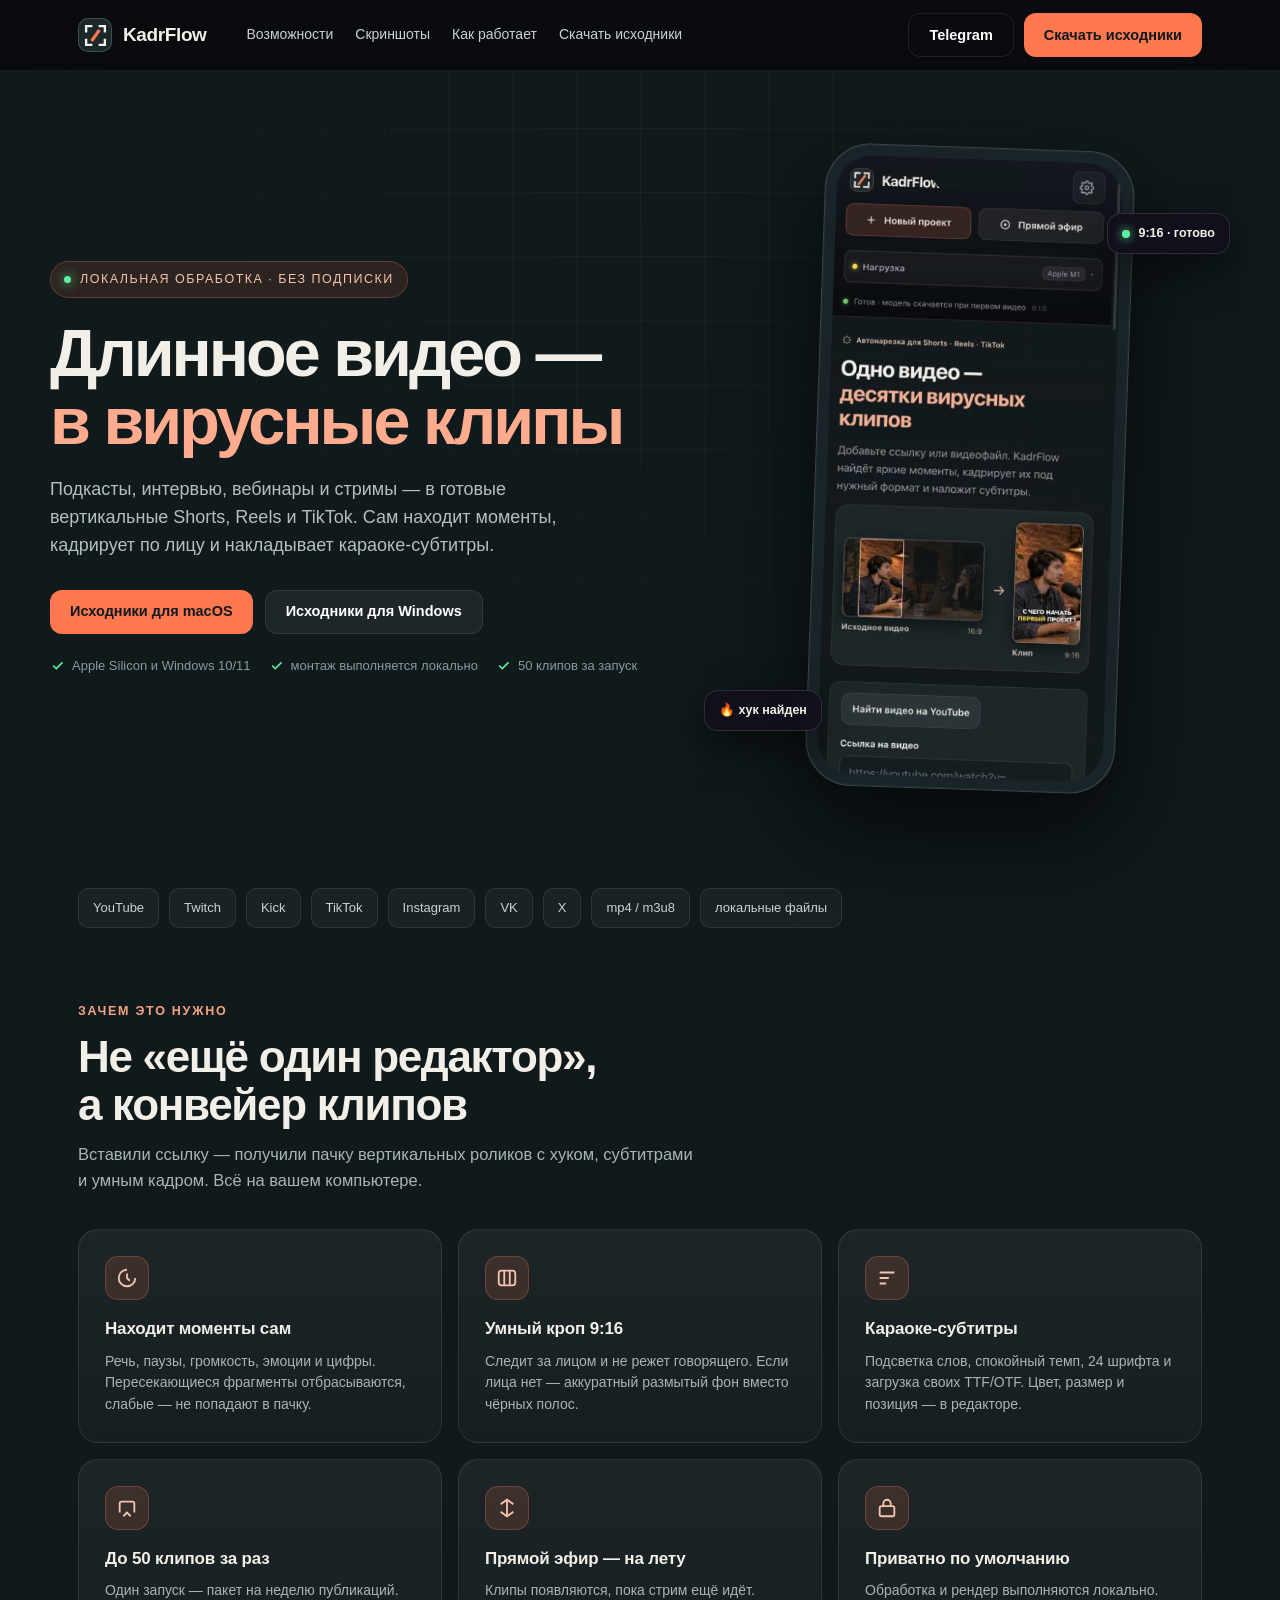
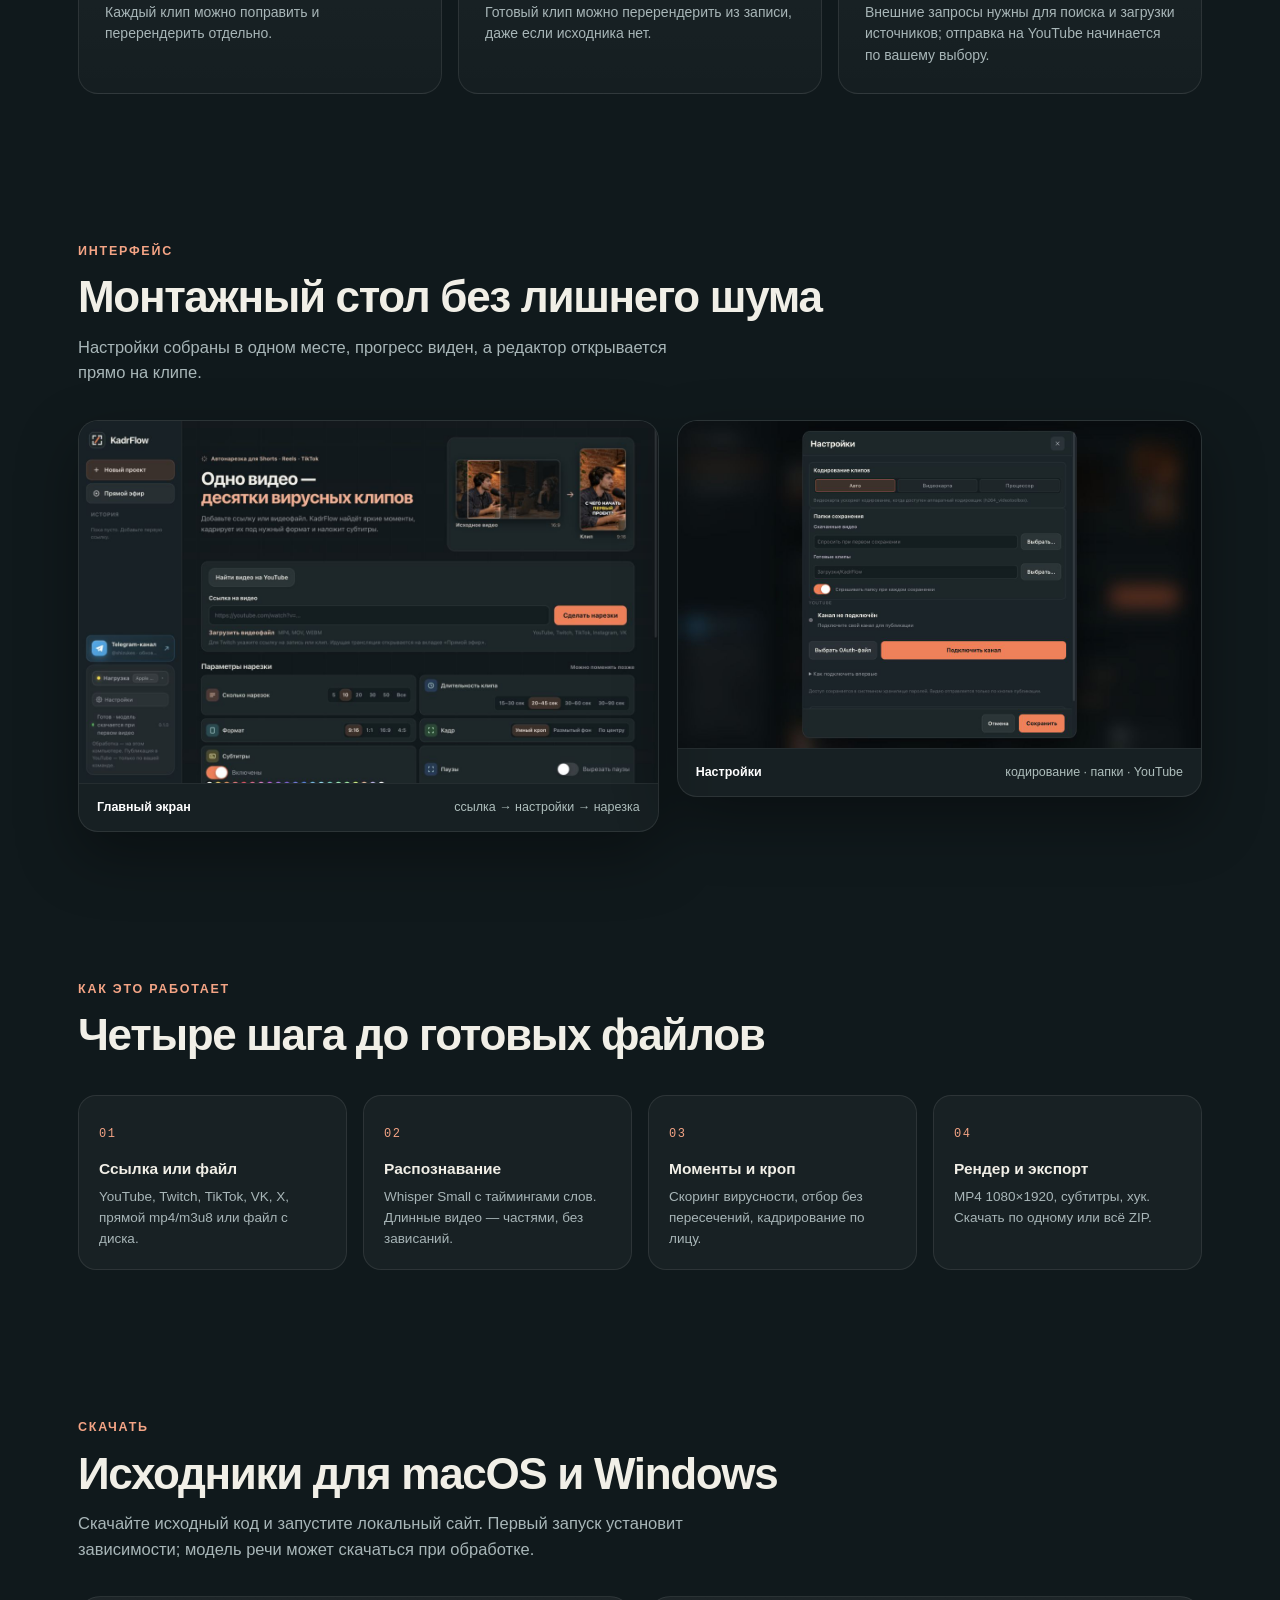
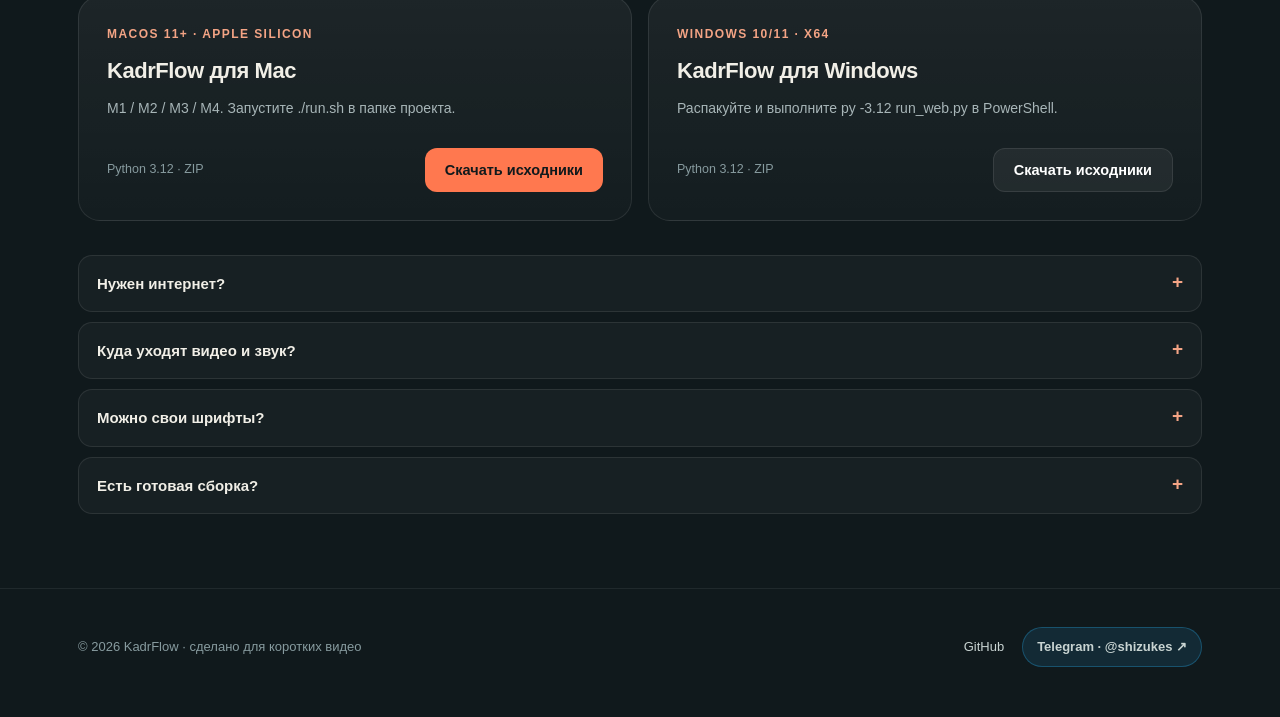
==== docs/index.html @ 13c607fb "Launch KadrFlow as an independent video clipping project" ====
<!doctype html>
<html lang="ru">
<head>
<meta charset="utf-8">
<meta name="viewport" content="width=device-width, initial-scale=1">
<title>KadrFlow — длинное видео в вирусные клипы</title>
<meta name="description" content="KadrFlow нарезает длинные видео и стримы в вертикальные клипы для Shorts, Reels и TikTok. Умный кроп, караоке-субтитры, 50 клипов за запуск. Локально, без облака.">
<meta property="og:title" content="KadrFlow — длинное видео в вирусные клипы">
<meta property="og:description" content="Подкасты, интервью и стримы — в готовые Shorts, Reels и TikTok. Локально, на macOS и Windows.">
<meta property="og:url" content="https://github.com/Mr-X-01/kadrflow">
<meta property="og:image" content="https://raw.githubusercontent.com/Mr-X-01/kadrflow/main/docs/github/social-preview.png">
<link rel="icon" href="favicon.svg" type="image/svg+xml">
<style>
:root{
  --bg:#10191c; --panel:rgba(255,255,255,.045); --line:rgba(255,255,255,.09);
  --text:#f1efe7; --muted:#a8b6b8; --accent:#ff784f; --secondary:#8ed7c2;
  --grad:#ff784f;
  --ease:cubic-bezier(.2,.8,.2,1);
}
*{box-sizing:border-box}
html{scroll-behavior:smooth}
body{margin:0;background:var(--bg);color:var(--text);font:16px/1.55 -apple-system,BlinkMacSystemFont,"SF Pro Display","Segoe UI",Roboto,sans-serif;overflow-x:hidden}
a{color:inherit;text-decoration:none}
.bg{position:fixed;inset:0;z-index:-2;background:#10191c}
.bg:after{content:"";position:absolute;inset:0;background-image:linear-gradient(rgba(255,255,255,.035) 1px,transparent 1px),linear-gradient(90deg,rgba(255,255,255,.035) 1px,transparent 1px);background-size:64px 64px;mask-image:radial-gradient(ellipse at 50% 20%,#000 0%,transparent 72%)}
.wrap{max-width:1180px;margin:0 auto;padding:0 28px}
nav{position:sticky;top:0;z-index:20;backdrop-filter:blur(22px);background:rgba(7,6,12,.72);border-bottom:1px solid rgba(255,255,255,.06)}
.nav-in{height:70px;display:flex;align-items:center;gap:26px}
.brand{display:flex;align-items:center;gap:11px;font-weight:750;font-size:19px;letter-spacing:-.02em}
.mark{width:34px;height:34px;border-radius:10px;background:#1a272b;border:1px solid rgba(241,239,231,.2);display:grid;place-items:center}
.mark svg{width:25px;height:25px}
.links{display:flex;gap:22px;margin-left:14px;font-size:14px;color:#c9d4d2}
.links a:hover{color:#fff}
.nav-cta{margin-left:auto;display:flex;gap:10px;align-items:center}
.btn{display:inline-flex;align-items:center;justify-content:center;gap:9px;height:44px;padding:0 20px;border-radius:12px;font-weight:650;font-size:14.5px;border:1px solid var(--line);background:rgba(255,255,255,.06);color:#fff;transition:transform .2s var(--ease),background .2s,border-color .2s;white-space:nowrap}
.btn:hover{transform:translateY(-1px);background:rgba(255,255,255,.1);border-color:rgba(255,255,255,.18)}
.btn.primary{background:var(--grad);color:#10191c;border:0;box-shadow:none}
.btn.primary:hover{box-shadow:0 0 0 2px rgba(255,120,79,.25)}
.btn.ghost{background:transparent}
.hero{padding:76px 0 64px;display:grid;grid-template-columns:1.08fr .92fr;gap:50px;align-items:center}
.eyebrow{display:inline-flex;align-items:center;gap:9px;font-size:12.5px;letter-spacing:.12em;text-transform:uppercase;color:#f4c4af;background:rgba(255,120,79,.12);border:1px solid rgba(255,120,79,.28);padding:8px 13px;border-radius:100px}
.eyebrow i{width:7px;height:7px;border-radius:50%;background:#5ef2a0;box-shadow:0 0 12px #5ef2a0}
h1{font-size:clamp(40px,5.2vw,70px);line-height:1.02;letter-spacing:-.045em;margin:22px 0 20px;font-weight:800}
.grad{color:#ffac8e}
.lead{color:#b2c0c1;font-size:18px;max-width:520px;margin:0 0 30px}
.hero-actions{display:flex;gap:12px;flex-wrap:wrap}
.hero-note{display:flex;gap:18px;margin-top:22px;color:#879b9f;font-size:13px;flex-wrap:wrap}
.hero-note span{display:flex;align-items:center;gap:7px}
.hero-note svg{width:15px;height:15px;color:#5ef2a0}
.phone-wrap{position:relative;display:flex;justify-content:center}
.phone-wrap:before{content:"";position:absolute;width:min(420px,100%);height:420px;border-radius:50%;background:none;top:70px}
.phone{position:relative;width:310px;border-radius:46px;background:#192428;border:1px solid rgba(255,255,255,.14);padding:11px;box-shadow:0 40px 90px rgba(0,0,0,.65),0 0 0 1px rgba(255,255,255,.04) inset;transform:rotate(2deg)}
.phone img{display:block;width:100%;border-radius:36px}
.phone .notch{position:absolute;left:50%;top:20px;transform:translateX(-50%);width:92px;height:22px;border-radius:12px;background:#10191c;z-index:2}
.float{position:absolute;background:rgba(18,15,27,.86);border:1px solid rgba(255,255,255,.13);border-radius:14px;padding:10px 14px;font-size:12.5px;font-weight:650;backdrop-filter:blur(14px);box-shadow:0 16px 40px rgba(0,0,0,.5);display:flex;align-items:center;gap:8px}
.float.a{top:66px;right:0}
.float.b{bottom:58px;left:-6px}
.float i{width:8px;height:8px;border-radius:50%;background:#5ef2a0;box-shadow:0 0 10px #5ef2a0}
section{padding:74px 0}
.kicker{color:#f4a485;font-size:12.5px;letter-spacing:.14em;text-transform:uppercase;font-weight:700}
h2{font-size:clamp(30px,3.6vw,44px);line-height:1.08;letter-spacing:-.03em;margin:12px 0 14px;font-weight:780}
.sub{color:var(--muted);max-width:620px;margin:0;font-size:16.5px}
.platforms{display:flex;gap:10px;flex-wrap:wrap;margin-top:34px}
.plat{font-size:13px;color:#c9d4d2;border:1px solid var(--line);background:rgba(255,255,255,.04);padding:9px 14px;border-radius:10px}
.features{display:grid;grid-template-columns:repeat(3,1fr);gap:16px;margin-top:36px}
.card{position:relative;background:linear-gradient(180deg,rgba(255,255,255,.055),rgba(255,255,255,.022));border:1px solid var(--line);border-radius:20px;padding:26px;overflow:hidden;transition:transform .25s var(--ease),border-color .25s}
.card:hover{transform:translateY(-3px);border-color:rgba(255,255,255,.18)}
.card:before{content:"";position:absolute;inset:0;background:radial-gradient(320px 160px at 10% 0%,rgba(255,120,79,.18),transparent 70%);opacity:0;transition:opacity .25s}
.card:hover:before{opacity:1}
.ico{width:44px;height:44px;border-radius:13px;display:grid;place-items:center;background:rgba(255,120,79,.14);border:1px solid rgba(255,120,79,.28);margin-bottom:16px}
.ico svg{width:22px;height:22px;color:#f4c4af}
.card h3{margin:0 0 8px;font-size:17px;letter-spacing:-.01em}
.card p{margin:0;color:#a8b6b8;font-size:14px;line-height:1.55}
.shots{display:grid;grid-template-columns:1.05fr .95fr;gap:18px;margin-top:34px;align-items:start}
.shot{border:1px solid var(--line);border-radius:20px;overflow:hidden;background:rgba(255,255,255,.03);box-shadow:0 24px 60px rgba(0,0,0,.35)}
.shot img{display:block;width:100%}
.shot .cap{display:flex;justify-content:space-between;gap:10px;padding:14px 18px;color:#afbfbd;font-size:12.5px;border-top:1px solid rgba(255,255,255,.06)}
.shot .cap b{color:#fff;font-weight:600}
.steps{display:grid;grid-template-columns:repeat(4,1fr);gap:16px;margin-top:36px;counter-reset:s}
.step{position:relative;padding:24px 20px 20px;border-radius:18px;border:1px solid var(--line);background:rgba(255,255,255,.035)}
.step:before{counter-increment:s;content:counter(s,decimal-leading-zero);font-family:ui-monospace,Menlo,monospace;font-size:12px;color:#f4a485;letter-spacing:.12em}
.step h4{margin:12px 0 6px;font-size:15.5px}
.step p{margin:0;color:#a8b6b8;font-size:13.5px}
.dl{display:grid;grid-template-columns:1fr 1fr;gap:16px;margin-top:34px}
.dlcard{border:1px solid var(--line);border-radius:22px;padding:28px;background:linear-gradient(180deg,rgba(255,255,255,.055),rgba(255,255,255,.02));display:flex;flex-direction:column;gap:10px}
.dlcard .os{font-size:12px;letter-spacing:.12em;text-transform:uppercase;color:#f4a485;font-weight:700}
.dlcard h3{margin:0;font-size:22px;letter-spacing:-.02em}
.dlcard p{margin:0;color:#a8b6b8;font-size:14px}
.dlcard .meta{margin-top:auto;padding-top:18px;display:flex;align-items:center;justify-content:space-between;gap:10px;color:#879b9f;font-size:12.5px}
.faq{margin-top:34px;display:grid;gap:10px}
details{border:1px solid var(--line);border-radius:14px;background:rgba(255,255,255,.03);padding:0 18px}
summary{cursor:pointer;padding:16px 0;font-weight:600;font-size:15px;list-style:none;display:flex;justify-content:space-between;gap:12px}
summary::-webkit-details-marker{display:none}
summary:after{content:"+";color:#f4a485;font-size:19px;line-height:1}
details[open] summary:after{content:"–"}
details p{color:#a8b6b8;font-size:14px;margin:0 0 16px}
footer{border-top:1px solid rgba(255,255,255,.07);padding:38px 0 50px;color:#879b9f;font-size:13px}
.foot{display:flex;justify-content:space-between;gap:20px;flex-wrap:wrap;align-items:center}
.foot a{color:#c9d4d2}
.foot a:hover{color:#fff}
.telegram{display:inline-flex;align-items:center;gap:9px;background:rgba(42,171,238,.12);border:1px solid rgba(42,171,238,.3);color:#bfe9ff;padding:9px 14px;border-radius:100px;font-weight:600;font-size:13px}
.telegram:hover{background:rgba(42,171,238,.2)}
@media (max-width:960px){
  .hero{grid-template-columns:1fr;padding-top:48px;gap:36px}
  .phone-wrap{order:-1}
  .phone{width:270px}
  .features{grid-template-columns:1fr 1fr}
  .steps{grid-template-columns:1fr 1fr}
  .shots,.dl{grid-template-columns:1fr}
  .links{display:none}
}
@media (max-width:620px){
  .wrap{padding:0 18px}
  .hero{padding:36px 0 30px}
  h1{font-size:40px}
  .lead{font-size:16px}
  .features{grid-template-columns:1fr}
  .steps{grid-template-columns:1fr}
  section{padding:52px 0}
  .nav-cta .btn.ghost{display:none}
  .float.a{right:0}
  .float.b{left:0}
}
</style>
</head>
<body>
<div class="bg"></div>

<nav>
  <div class="wrap nav-in">
    <a class="brand" href="#top">
      <span class="mark"><svg viewBox="0 0 32 32" fill="none" aria-hidden="true"><path d="M4 12V4h8M20 4h8v8M4 20v8h8M20 28h8v-8" stroke="#F1EFE7" stroke-width="3"/><path d="M21 9 11 23" stroke="#FF784F" stroke-width="4"/></svg></span>
      KadrFlow
    </a>
    <div class="links">
      <a href="#features">Возможности</a>
      <a href="#shots">Скриншоты</a>
      <a href="#how">Как работает</a>
      <a href="#download">Скачать исходники</a>
    </div>
    <div class="nav-cta">
      <a class="btn ghost" href="https://t.me/shizukes">Telegram</a>
      <a class="btn primary" href="#download">Скачать исходники</a>
    </div>
  </div>
</nav>

<main id="top">
  <div class="wrap hero">
    <div>
      <span class="eyebrow"><i></i> локальная обработка · без подписки</span>
      <h1>Длинное видео —<br><span class="grad">в вирусные клипы</span></h1>
      <p class="lead">Подкасты, интервью, вебинары и стримы — в готовые вертикальные Shorts, Reels и TikTok. Сам находит моменты, кадрирует по лицу и накладывает караоке-субтитры.</p>
      <div class="hero-actions">
        <a class="btn primary" href="https://github.com/Mr-X-01/kadrflow/archive/refs/heads/main.zip">Исходники для macOS</a>
        <a class="btn" href="https://github.com/Mr-X-01/kadrflow/archive/refs/heads/main.zip">Исходники для Windows</a>
      </div>
      <div class="hero-note">
        <span><svg viewBox="0 0 24 24" fill="none" stroke="currentColor" stroke-width="2.4"><path d="m5 12 5 5L20 7"/></svg> Apple Silicon и Windows 10/11</span>
        <span><svg viewBox="0 0 24 24" fill="none" stroke="currentColor" stroke-width="2.4"><path d="m5 12 5 5L20 7"/></svg> монтаж выполняется локально</span>
        <span><svg viewBox="0 0 24 24" fill="none" stroke="currentColor" stroke-width="2.4"><path d="m5 12 5 5L20 7"/></svg> 50 клипов за запуск</span>
      </div>
    </div>
    <div class="phone-wrap">
      <div class="phone"><span class="notch"></span><img src="screenshots/kadrflow-mobile.png" alt="Мобильный интерфейс KadrFlow"></div>
      <div class="float a"><i></i> 9:16 · готово</div>
      <div class="float b">🔥 хук найден</div>
    </div>
  </div>

  <div class="wrap">
    <div class="platforms">
      <span class="plat">YouTube</span><span class="plat">Twitch</span><span class="plat">Kick</span>
      <span class="plat">TikTok</span><span class="plat">Instagram</span><span class="plat">VK</span>
      <span class="plat">X</span><span class="plat">mp4 / m3u8</span><span class="plat">локальные файлы</span>
    </div>
  </div>

  <section id="features">
    <div class="wrap">
      <div class="kicker">Зачем это нужно</div>
      <h2>Не «ещё один редактор»,<br>а конвейер клипов</h2>
      <p class="sub">Вставили ссылку — получили пачку вертикальных роликов с хуком, субтитрами и умным кадром. Всё на вашем компьютере.</p>
      <div class="features">
        <div class="card"><div class="ico"><svg viewBox="0 0 24 24" fill="none" stroke="currentColor" stroke-width="2"><path d="M12 3a9 9 0 1 0 9 9"/><path d="M12 7v5l3 3"/></svg></div><h3>Находит моменты сам</h3><p>Речь, паузы, громкость, эмоции и цифры. Пересекающиеся фрагменты отбрасываются, слабые — не попадают в пачку.</p></div>
        <div class="card"><div class="ico"><svg viewBox="0 0 24 24" fill="none" stroke="currentColor" stroke-width="2"><rect x="3" y="4" width="18" height="16" rx="3"/><path d="M9 4v16M15 4v16"/></svg></div><h3>Умный кроп 9:16</h3><p>Следит за лицом и не режет говорящего. Если лица нет — аккуратный размытый фон вместо чёрных полос.</p></div>
        <div class="card"><div class="ico"><svg viewBox="0 0 24 24" fill="none" stroke="currentColor" stroke-width="2"><path d="M4 6h16M4 12h10M4 18h7"/></svg></div><h3>Караоке-субтитры</h3><p>Подсветка слов, спокойный темп, 24 шрифта и загрузка своих TTF/OTF. Цвет, размер и позиция — в редакторе.</p></div>
        <div class="card"><div class="ico"><svg viewBox="0 0 24 24" fill="none" stroke="currentColor" stroke-width="2"><path d="M4 17V7a2 2 0 0 1 2-2h12a2 2 0 0 1 2 2v10"/><path d="m8 21 4-4 4 4"/></svg></div><h3>До 50 клипов за раз</h3><p>Один запуск — пакет на неделю публикаций. Каждый клип можно поправить и перерендерить отдельно.</p></div>
        <div class="card"><div class="ico"><svg viewBox="0 0 24 24" fill="none" stroke="currentColor" stroke-width="2"><path d="M12 3v18M5 8l7-5 7 5M5 16l7 5 7-5"/></svg></div><h3>Прямой эфир — на лету</h3><p>Клипы появляются, пока стрим ещё идёт. Готовый клип можно перерендерить из записи, даже если исходника нет.</p></div>
        <div class="card"><div class="ico"><svg viewBox="0 0 24 24" fill="none" stroke="currentColor" stroke-width="2"><rect x="4" y="10" width="16" height="11" rx="2"/><path d="M8 10V7a4 4 0 0 1 8 0v3"/></svg></div><h3>Приватно по умолчанию</h3><p>Обработка и рендер выполняются локально. Внешние запросы нужны для поиска и загрузки источников; отправка на YouTube начинается по вашему выбору.</p></div>
      </div>
    </div>
  </section>

  <section id="shots">
    <div class="wrap">
      <div class="kicker">Интерфейс</div>
      <h2>Монтажный стол без лишнего шума</h2>
      <p class="sub">Настройки собраны в одном месте, прогресс виден, а редактор открывается прямо на клипе.</p>
      <div class="shots">
        <div class="shot"><img src="screenshots/kadrflow-home.png" alt="Главный экран KadrFlow"><div class="cap"><b>Главный экран</b><span>ссылка → настройки → нарезка</span></div></div>
        <div class="shot"><img src="screenshots/kadrflow-settings.png" alt="Настройки KadrFlow"><div class="cap"><b>Настройки</b><span>кодирование · папки · YouTube</span></div></div>
      </div>
    </div>
  </section>

  <section id="how">
    <div class="wrap">
      <div class="kicker">Как это работает</div>
      <h2>Четыре шага до готовых файлов</h2>
      <div class="steps">
        <div class="step"><h4>Ссылка или файл</h4><p>YouTube, Twitch, TikTok, VK, X, прямой mp4/m3u8 или файл с диска.</p></div>
        <div class="step"><h4>Распознавание</h4><p>Whisper Small с таймингами слов. Длинные видео — частями, без зависаний.</p></div>
        <div class="step"><h4>Моменты и кроп</h4><p>Скоринг вирусности, отбор без пересечений, кадрирование по лицу.</p></div>
        <div class="step"><h4>Рендер и экспорт</h4><p>MP4 1080×1920, субтитры, хук. Скачать по одному или всё ZIP.</p></div>
      </div>
    </div>
  </section>

  <section id="download">
    <div class="wrap">
      <div class="kicker">Скачать</div>
      <h2>Исходники для macOS и Windows</h2>
      <p class="sub">Скачайте исходный код и запустите локальный сайт. Первый запуск установит зависимости; модель речи может скачаться при обработке.</p>
      <div class="dl">
        <div class="dlcard">
          <span class="os">macOS 11+ · Apple Silicon</span>
          <h3>KadrFlow для Mac</h3>
          <p>M1 / M2 / M3 / M4. Запустите ./run.sh в папке проекта.</p>
          <div class="meta"><span>Python 3.12 · ZIP</span><a class="btn primary" href="https://github.com/Mr-X-01/kadrflow/archive/refs/heads/main.zip">Скачать исходники</a></div>
        </div>
        <div class="dlcard">
          <span class="os">Windows 10/11 · x64</span>
          <h3>KadrFlow для Windows</h3>
          <p>Распакуйте и выполните py -3.12 run_web.py в PowerShell.</p>
          <div class="meta"><span>Python 3.12 · ZIP</span><a class="btn" href="https://github.com/Mr-X-01/kadrflow/archive/refs/heads/main.zip">Скачать исходники</a></div>
        </div>
      </div>
      <div class="faq">
        <details><summary>Нужен интернет?</summary><p>Интернет нужен для поиска и скачивания видео, проверки обновлений и публикации на YouTube. Нарезка, распознавание и рендер идут локально.</p></details>
        <details><summary>Куда уходят видео и звук?</summary><p>Проекты хранятся локально в папке <code>data</code> при запуске из исходников. На YouTube загружается только выбранный вами готовый клип после подтверждения.</p></details>
        <details><summary>Можно свои шрифты?</summary><p>Да, TTF/OTF загружаются в редакторе и шаблоне. В комплекте 24 шрифта, включая рукописные и спортивные.</p></details>
        <details><summary>Есть готовая сборка?</summary><p>Пока опубликованы исходники. Для запуска в браузере нужен Python 3.12. Проверенные сборки появятся в разделе Releases.</p></details>
      </div>
    </div>
  </section>
</main>

<footer>
  <div class="wrap foot">
    <div>© 2026 KadrFlow · сделано для коротких видео</div>
    <div style="display:flex;gap:18px;align-items:center;flex-wrap:wrap">
      <a href="https://github.com/Mr-X-01/kadrflow">GitHub</a>
      <a class="telegram" href="https://t.me/shizukes">Telegram · @shizukes ↗</a>
    </div>
  </div>
</footer>
</body>
</html>
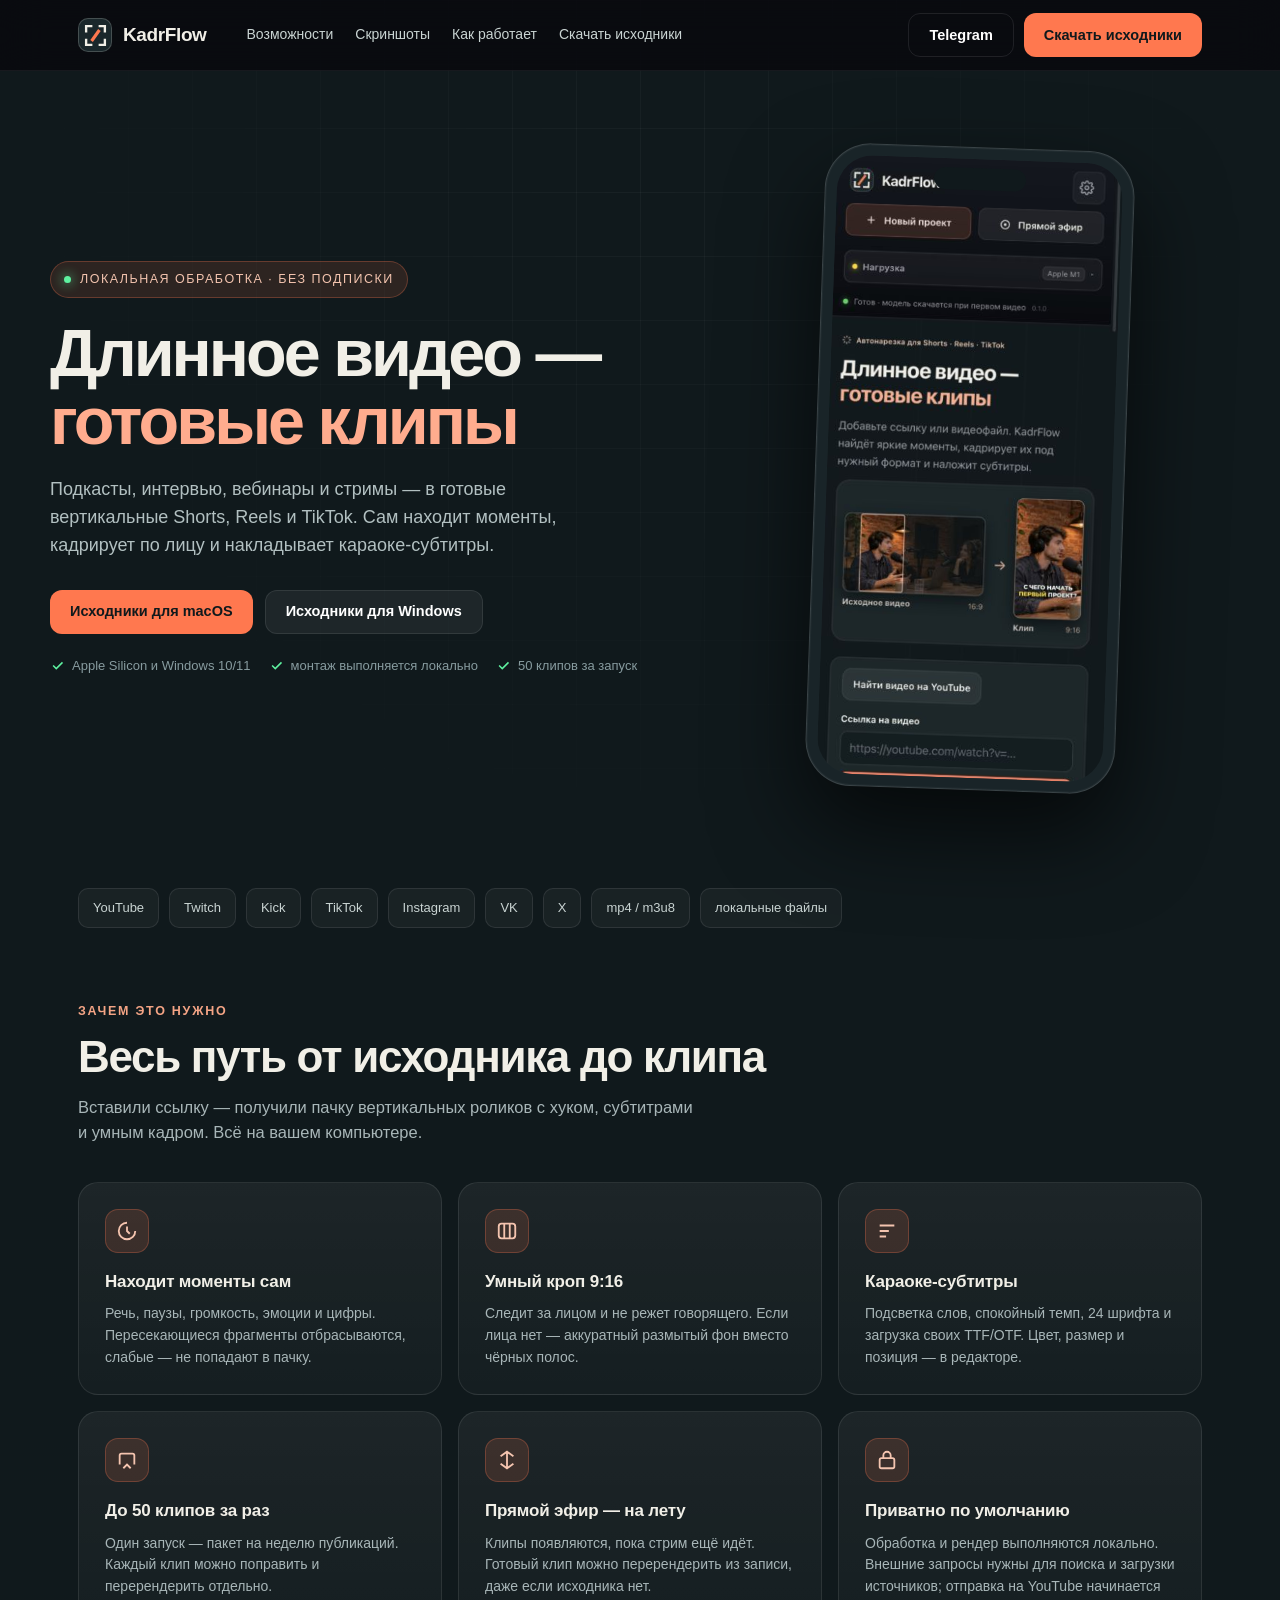
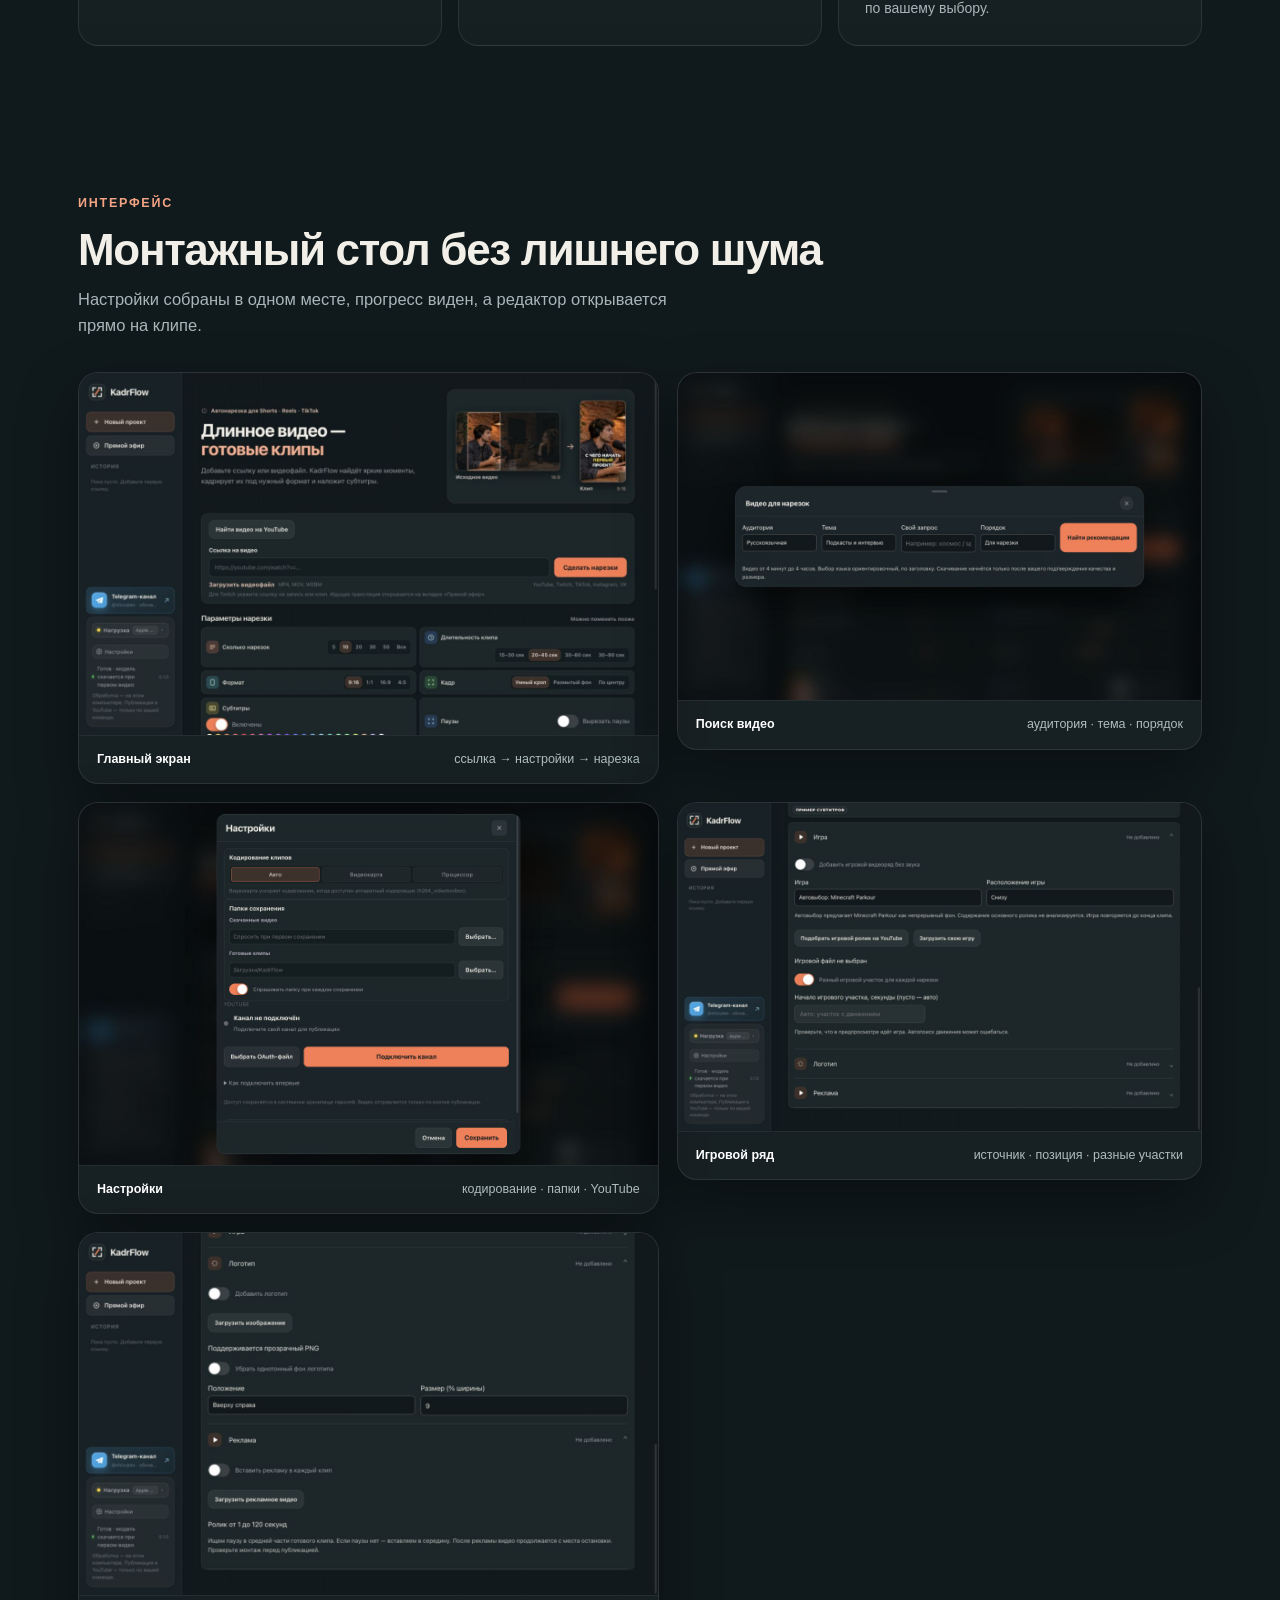
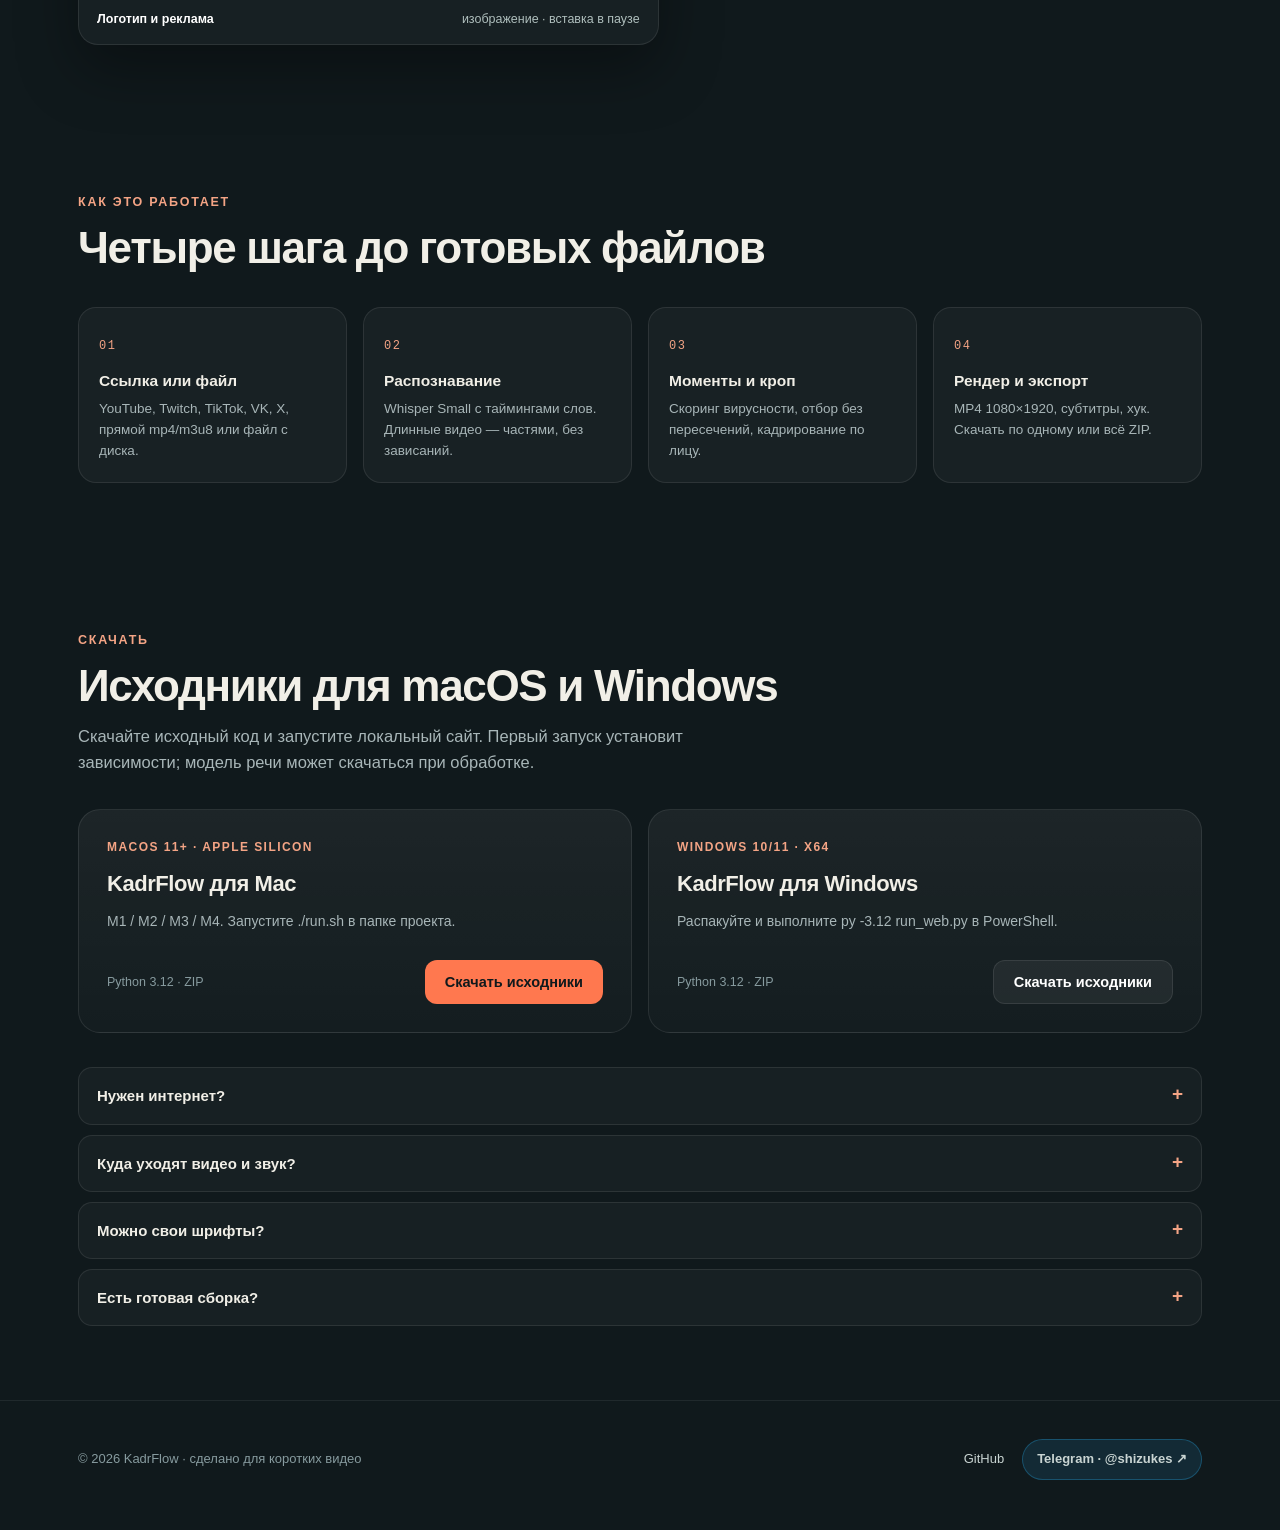
==== commit f989ca37: "Document KadrFlow features with refreshed screenshots" ====
--- a/docs/index.html
+++ b/docs/index.html
@@ -3,9 +3,9 @@
 <head>
 <meta charset="utf-8">
 <meta name="viewport" content="width=device-width, initial-scale=1">
-<title>KadrFlow — длинное видео в вирусные клипы</title>
+<title>KadrFlow — клипы из длинных видео</title>
 <meta name="description" content="KadrFlow нарезает длинные видео и стримы в вертикальные клипы для Shorts, Reels и TikTok. Умный кроп, караоке-субтитры, 50 клипов за запуск. Локально, без облака.">
-<meta property="og:title" content="KadrFlow — длинное видео в вирусные клипы">
+<meta property="og:title" content="KadrFlow — клипы из длинных видео">
 <meta property="og:description" content="Подкасты, интервью и стримы — в готовые Shorts, Reels и TikTok. Локально, на macOS и Windows.">
 <meta property="og:url" content="https://github.com/Mr-X-01/kadrflow">
 <meta property="og:image" content="https://raw.githubusercontent.com/Mr-X-01/kadrflow/main/docs/github/social-preview.png">
@@ -149,7 +149,7 @@
   <div class="wrap hero">
     <div>
       <span class="eyebrow"><i></i> локальная обработка · без подписки</span>
-      <h1>Длинное видео —<br><span class="grad">в вирусные клипы</span></h1>
+      <h1>Длинное видео —<br><span class="grad">готовые клипы</span></h1>
       <p class="lead">Подкасты, интервью, вебинары и стримы — в готовые вертикальные Shorts, Reels и TikTok. Сам находит моменты, кадрирует по лицу и накладывает караоке-субтитры.</p>
       <div class="hero-actions">
         <a class="btn primary" href="https://github.com/Mr-X-01/kadrflow/archive/refs/heads/main.zip">Исходники для macOS</a>
@@ -163,8 +163,6 @@
     </div>
     <div class="phone-wrap">
       <div class="phone"><span class="notch"></span><img src="screenshots/kadrflow-mobile.png" alt="Мобильный интерфейс KadrFlow"></div>
-      <div class="float a"><i></i> 9:16 · готово</div>
-      <div class="float b">🔥 хук найден</div>
     </div>
   </div>
 
@@ -179,7 +177,7 @@
   <section id="features">
     <div class="wrap">
       <div class="kicker">Зачем это нужно</div>
-      <h2>Не «ещё один редактор»,<br>а конвейер клипов</h2>
+      <h2>Весь путь от исходника до клипа</h2>
       <p class="sub">Вставили ссылку — получили пачку вертикальных роликов с хуком, субтитрами и умным кадром. Всё на вашем компьютере.</p>
       <div class="features">
         <div class="card"><div class="ico"><svg viewBox="0 0 24 24" fill="none" stroke="currentColor" stroke-width="2"><path d="M12 3a9 9 0 1 0 9 9"/><path d="M12 7v5l3 3"/></svg></div><h3>Находит моменты сам</h3><p>Речь, паузы, громкость, эмоции и цифры. Пересекающиеся фрагменты отбрасываются, слабые — не попадают в пачку.</p></div>
@@ -199,7 +197,10 @@
       <p class="sub">Настройки собраны в одном месте, прогресс виден, а редактор открывается прямо на клипе.</p>
       <div class="shots">
         <div class="shot"><img src="screenshots/kadrflow-home.png" alt="Главный экран KadrFlow"><div class="cap"><b>Главный экран</b><span>ссылка → настройки → нарезка</span></div></div>
+        <div class="shot"><img src="screenshots/kadrflow-discovery.png" alt="Поиск видео для нарезок"><div class="cap"><b>Поиск видео</b><span>аудитория · тема · порядок</span></div></div>
         <div class="shot"><img src="screenshots/kadrflow-settings.png" alt="Настройки KadrFlow"><div class="cap"><b>Настройки</b><span>кодирование · папки · YouTube</span></div></div>
+        <div class="shot"><img src="screenshots/kadrflow-game.png" alt="Настройки игрового ряда"><div class="cap"><b>Игровой ряд</b><span>источник · позиция · разные участки</span></div></div>
+        <div class="shot"><img src="screenshots/kadrflow-logo-ad.png" alt="Настройки логотипа и рекламы"><div class="cap"><b>Логотип и реклама</b><span>изображение · вставка в паузе</span></div></div>
       </div>
     </div>
   </section>
